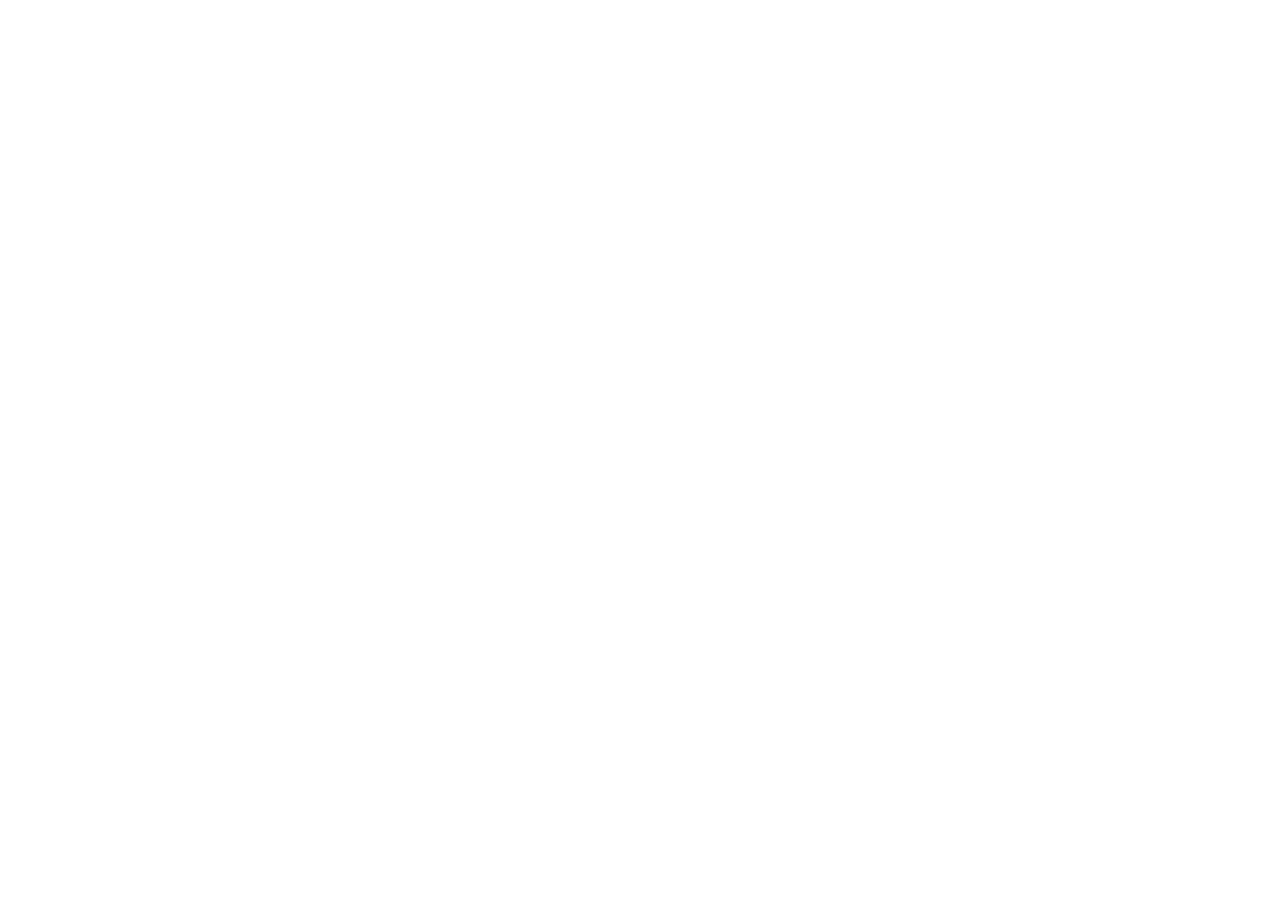
==== Landing-Page/Office/index.html @ 5fe0cc15 "Landing Page -> Office - Initial commit, Basic Structure" ====
<!DOCTYPE html>
<html lang="en">
<head>
	<meta name="viewport" content="width=device-width, initial-scale=1.0">
	<meta charset="UTF-8">
	<title>Office</title>
	<link rel="stylesheet" href="css/bootstrap.min.css">
	<link rel="stylesheet" href="css/style.css">
	<link href='https://fonts.googleapis.com/css?family=Noto+Sans:400,700' rel='stylesheet' type='text/css'>
</head>
<body>
	
	<!-- JS -->
	<script src="https://code.jquery.com/jquery-2.2.4.min.js"></script>
	<script src="js/bootstrap.min.js"></script>
</body>
</html>
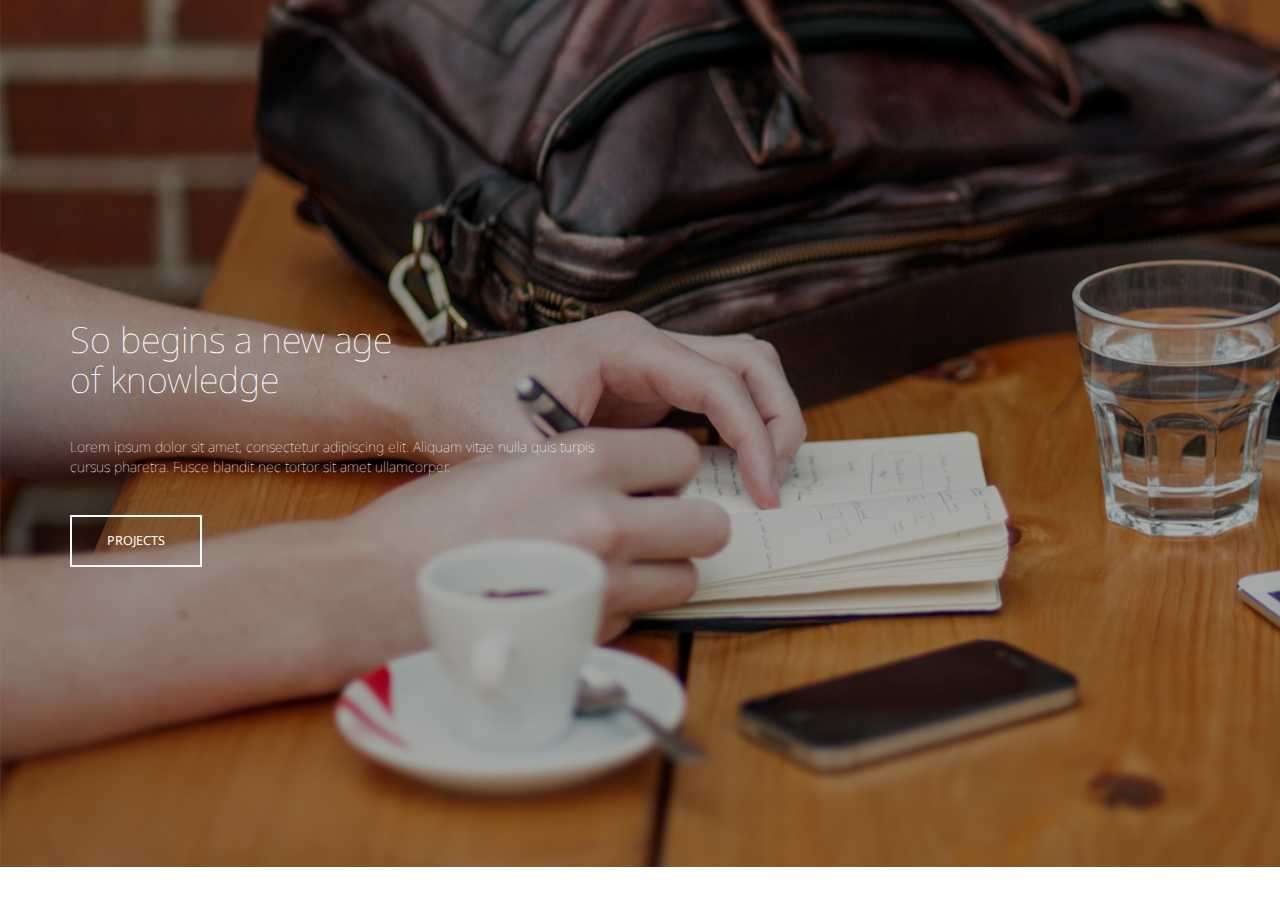
==== commit f98aaad1: "Landing Page -> Office - Header" ====
--- a/Landing-Page/Office/index.html
+++ b/Landing-Page/Office/index.html
@@ -9,6 +9,18 @@
 	<link href='https://fonts.googleapis.com/css?family=Noto+Sans:400,700' rel='stylesheet' type='text/css'>
 </head>
 <body>
+
+	<header>
+		<div class="container">
+			<div class="row">
+				<div class="col-md-6">
+					<h1>So begins a new age <br> of knowledge</h1>
+					<p>Lorem ipsum dolor sit amet, consectetur adipiscing elit. Aliquam vitae nulla quis turpis cursus pharetra. Fusce blandit nec tortor sit amet ullamcorper.</p>
+					<a class="btn btn-office" href="#">PROJECTS</a>
+				</div>
+			</div>
+		</div>
+	</header>
 	
 	<!-- JS -->
 	<script src="https://code.jquery.com/jquery-2.2.4.min.js"></script>
--- a/Landing-Page/Office/css/style.css
+++ b/Landing-Page/Office/css/style.css
@@ -0,0 +1,30 @@
+body {
+	font-family: 'Noto Sans', sans-serif;
+	height: 100%;
+}
+
+header {
+	background-size: cover;
+	background: url(../img/cover.jpg) no-repeat;
+	color: #fff;
+	padding: 300px 0;
+	width: 100%;
+}
+
+header h1, header p {
+	padding-bottom: 5%;
+	font-weight: lighter;
+}
+
+.btn-office,
+.btn-office:hover,
+.btn-office:focus,
+.btn-office:active,
+.btn-office.active {
+	background-color: transparent;
+	border: 2px solid #fff;
+	border-radius: 0;
+	color: #fff;
+	font-size: 0.9em;
+	padding: 15px 35px;
+}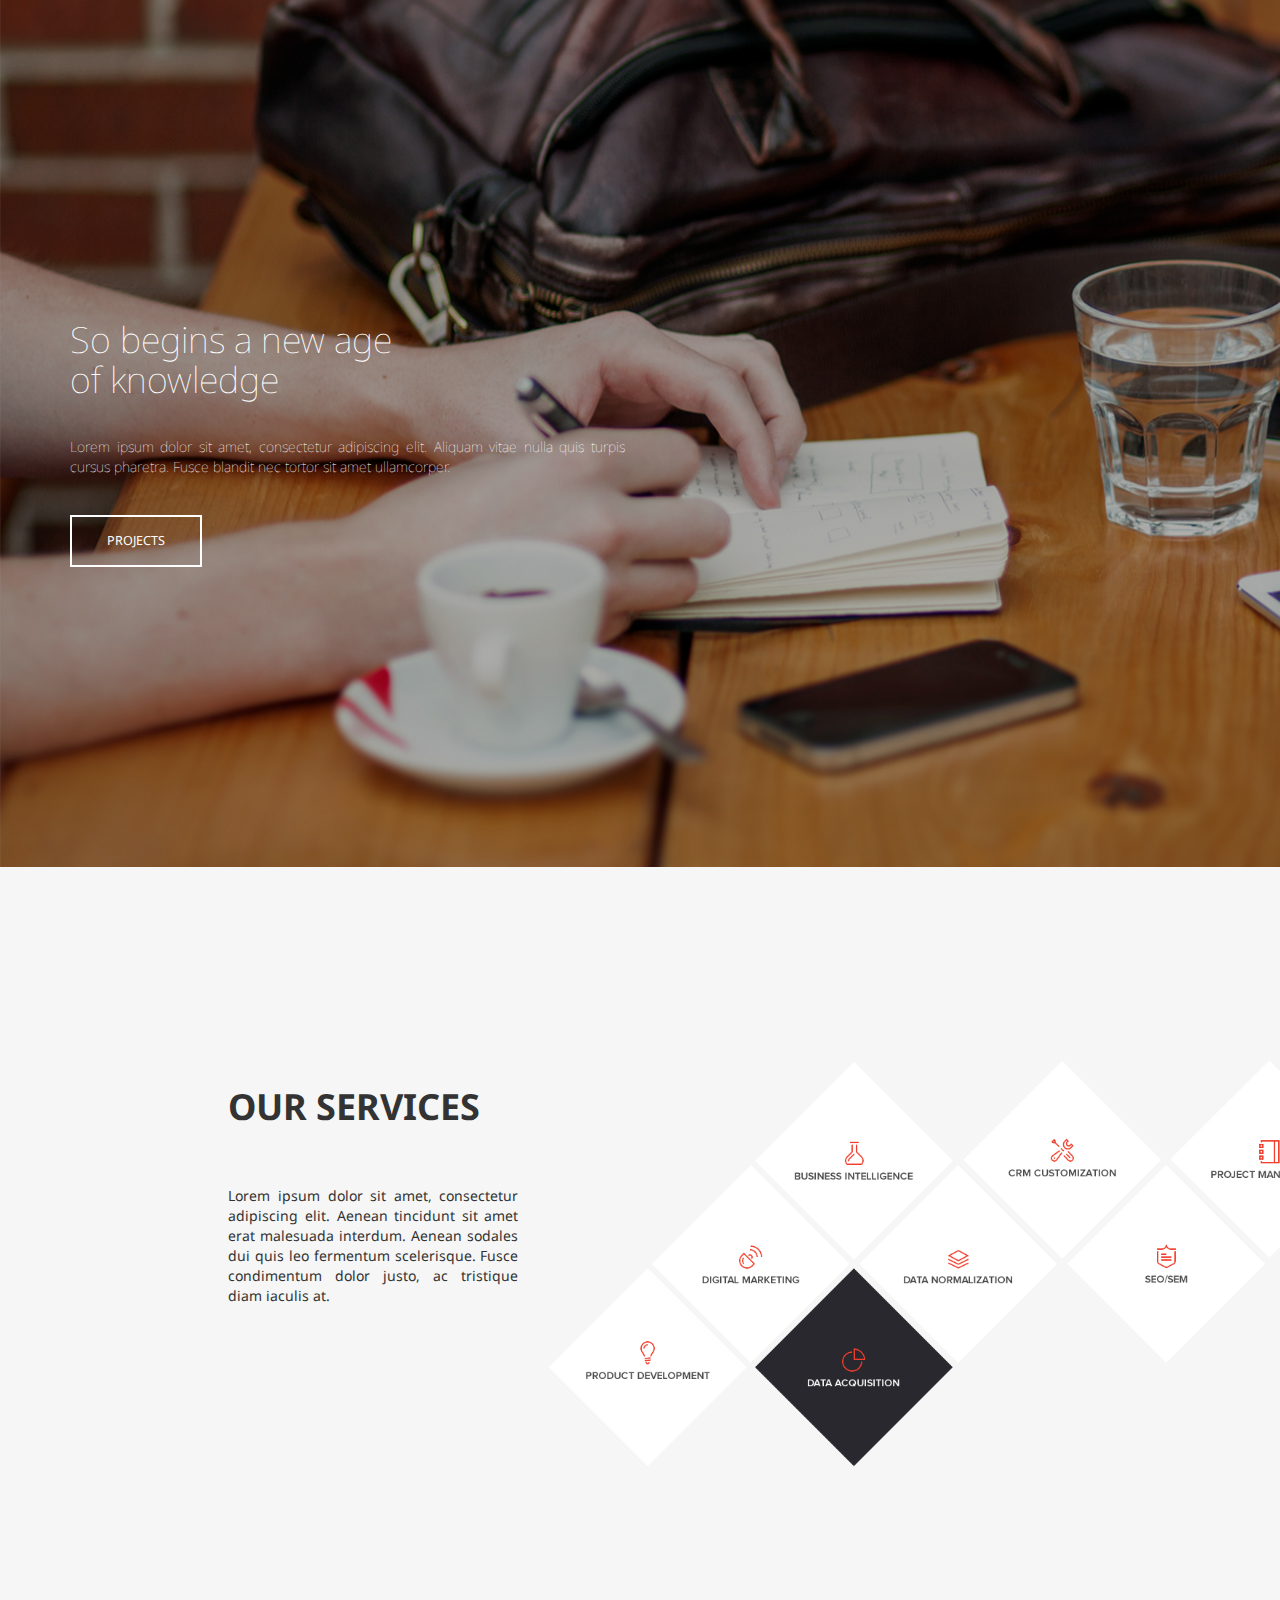
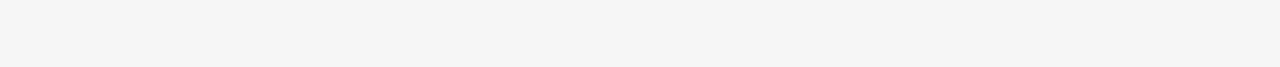
==== commit 418e0636: "Landing Page -> Office - Our Services Section" ====
--- a/Landing-Page/Office/index.html
+++ b/Landing-Page/Office/index.html
@@ -10,6 +10,7 @@
 </head>
 <body>
 
+	<!-- Header -->
 	<header>
 		<div class="container">
 			<div class="row">
@@ -21,6 +22,48 @@
 			</div>
 		</div>
 	</header>
+	<!-- end Header -->
+
+	<!-- Our Services -->
+	<div class="container-fluid" id="our-services">
+		<div class="row">
+			<div class="col-md-3 col-md-offset-2">
+				<h1>OUR SERVICES</h1>
+				<p>
+					Lorem ipsum dolor sit amet, consectetur adipiscing elit. Aenean tincidunt sit amet erat malesuada interdum. Aenean sodales dui quis leo fermentum scelerisque. Fusce condimentum dolor justo, ac tristique diam iaculis at.
+				</p>
+			</div>
+			<div class="col-md-7">
+				<div id="diamonds">
+					<div class="diamond" id="dmd-1">
+						<img class="img-responsive" src="img/dmd-1.png" alt="dmd-1">
+					</div>
+					<div class="diamond" id="dmd-2">
+						<img class="img-responsive" src="img/dmd-2.png" alt="dmd-2">
+					</div>
+					<div class="diamond" id="dmd-3">
+						<img class="img-responsive" src="img/dmd-3.png" alt="dmd-3">
+					</div>
+					<div class="diamond" id="dmd-4">
+						<img class="img-responsive" src="img/dmd-4.png" alt="dmd-4">
+					</div>
+					<div class="diamond" id="dmd-5">
+						<img class="img-responsive" src="img/dmd-5.png" alt="dmd-5">
+					</div>
+					<div class="diamond" id="dmd-6">
+						<img class="img-responsive" src="img/dmd-6.png" alt="dmd-6">
+					</div>
+					<div class="diamond" id="dmd-7">
+						<img class="img-responsive" src="img/dmd-7.png" alt="dmd-7">
+					</div>
+					<div class="diamond" id="dmd-8">
+						<img class="img-responsive" src="img/dmd-8.png" alt="dmd-8">
+					</div>
+				</div>
+			</div>
+		</div>
+	</div>
+	<!-- end Our Services -->
 	
 	<!-- JS -->
 	<script src="https://code.jquery.com/jquery-2.2.4.min.js"></script>
--- a/Landing-Page/Office/css/style.css
+++ b/Landing-Page/Office/css/style.css
@@ -1,6 +1,7 @@
 body {
 	font-family: 'Noto Sans', sans-serif;
 	height: 100%;
+	text-align: justify;
 }
 
 header {
@@ -27,4 +28,85 @@
 	color: #fff;
 	font-size: 0.9em;
 	padding: 15px 35px;
+}
+
+#dmd-1 {
+	top: 400px;
+}
+
+#dmd-2 {
+	left: 103px;
+	top: 97px;
+}
+
+#dmd-3 {
+	left: 206px;
+	top: -206px;
+}
+
+#dmd-4 {
+	left: 206px;
+	top: -200px;
+}
+
+#dmd-5 {
+	left: 310px;
+	top: -503px;
+}
+
+#dmd-6 {
+	left: 414px;
+	top: -807px;
+}
+
+#dmd-7 {
+	left: 518px;
+	top: -903px;
+}
+#dmd-8 {
+	left: 621px;
+	top: -1208px;
+}
+
+.diamond {
+	position: relative;
+	width: 200px;
+	height: 200px;
+}
+
+#diamonds {
+	max-height: 800px;
+}
+
+.diamond span {
+	font-size: 0.7em;
+	position: absolute;
+	top: 55px;
+	
+    white-space: nowrap;
+}
+
+.diamond i {
+	font-size: 2em;
+	left: 30px;
+	top: 30px;
+}
+
+.diamond span, .diamond i{
+	position: absolute;
+	-webkit-transform: rotate(-45deg);
+     -moz-transform: rotate(-45deg);
+     -ms-transform: rotate(-45deg);
+     -o-transform: rotate(-45deg);
+     transform: rotate(-45deg);
+}
+
+#our-services {
+	background-color: #f6f6f6;
+}
+
+#our-services h1 {
+	font-weight: bold;
+	padding-top: 200px;
+	padding-bottom: 50px;
 }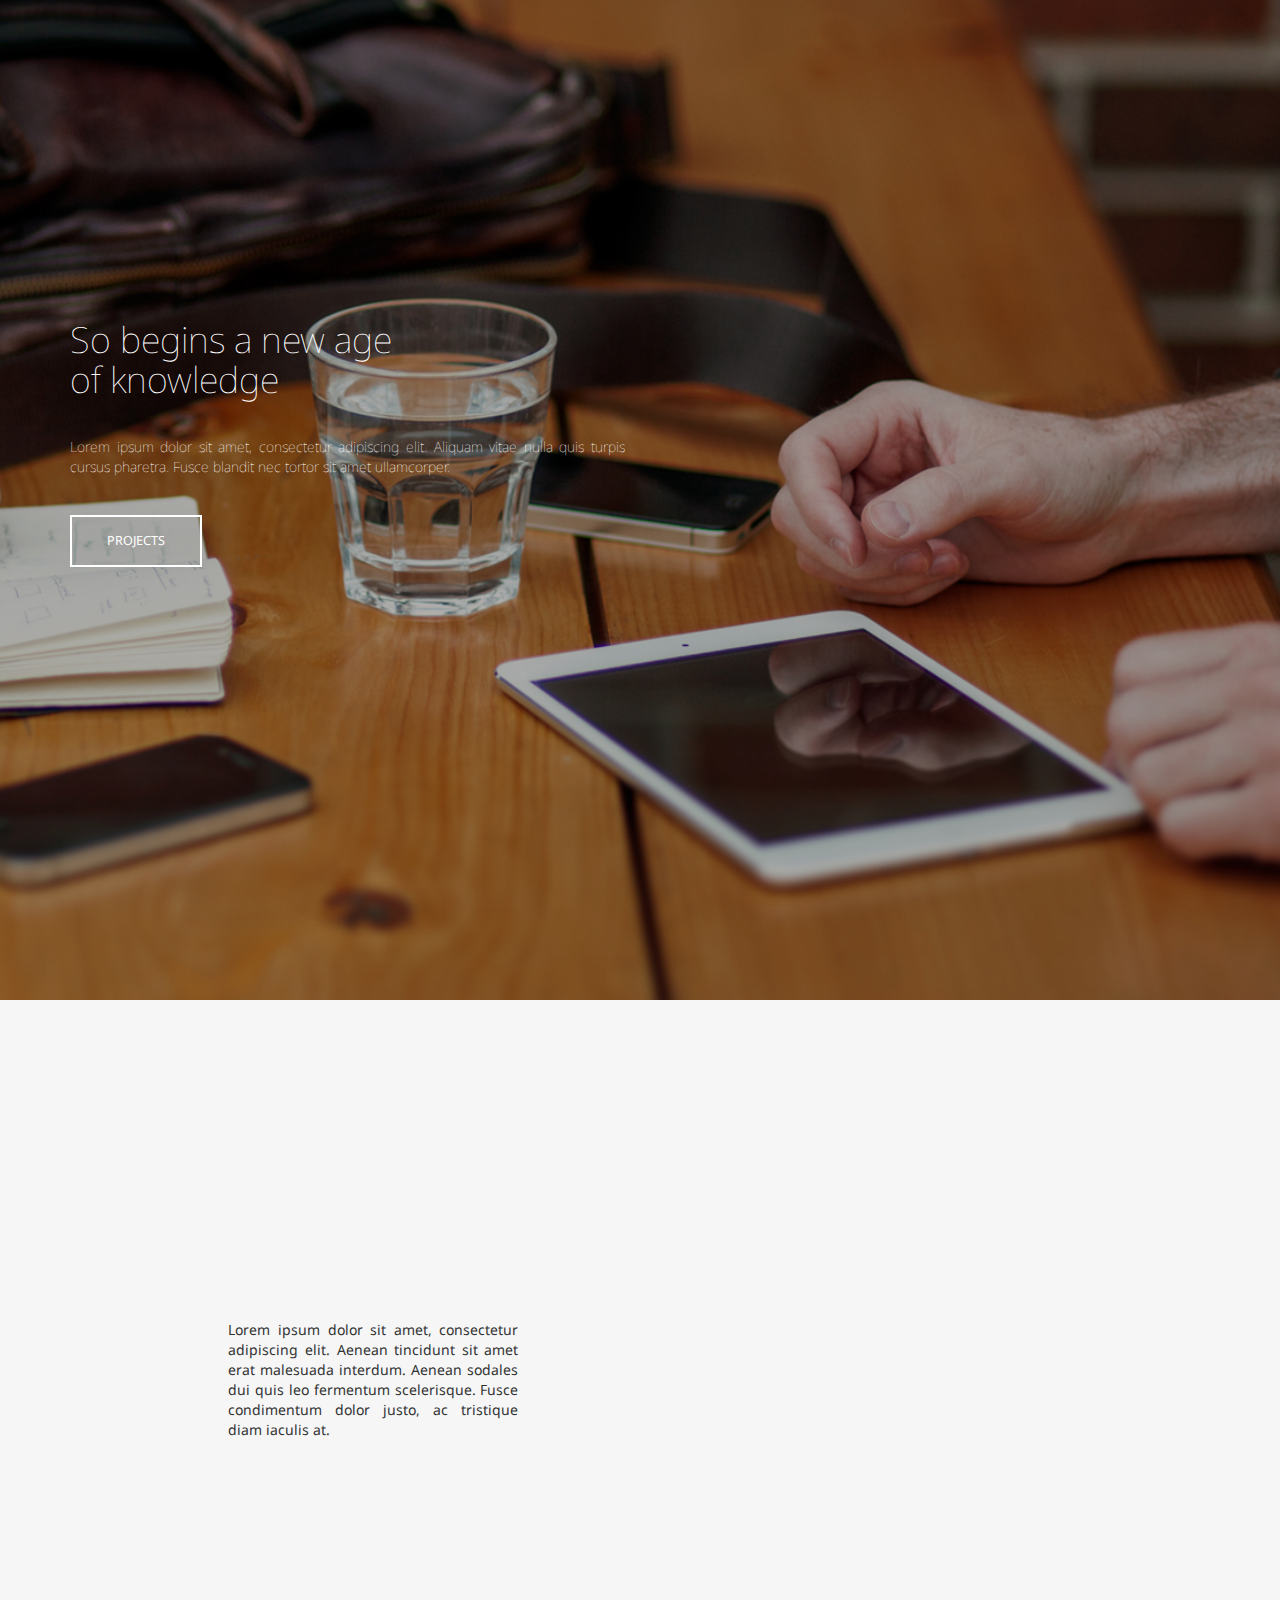
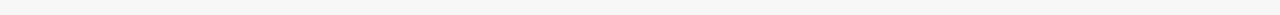
==== commit 244d0fa1: "Landing Page -> Office - Animation Effects" ====
--- a/Landing-Page/Office/index.html
+++ b/Landing-Page/Office/index.html
@@ -5,6 +5,7 @@
 	<meta charset="UTF-8">
 	<title>Office</title>
 	<link rel="stylesheet" href="css/bootstrap.min.css">
+	<link rel="stylesheet" href="css/animate.min.css">
 	<link rel="stylesheet" href="css/style.css">
 	<link href='https://fonts.googleapis.com/css?family=Noto+Sans:400,700' rel='stylesheet' type='text/css'>
 </head>
@@ -12,12 +13,14 @@
 
 	<!-- Header -->
 	<header>
-		<div class="container">
-			<div class="row">
-				<div class="col-md-6">
-					<h1>So begins a new age <br> of knowledge</h1>
-					<p>Lorem ipsum dolor sit amet, consectetur adipiscing elit. Aliquam vitae nulla quis turpis cursus pharetra. Fusce blandit nec tortor sit amet ullamcorper.</p>
-					<a class="btn btn-office" href="#">PROJECTS</a>
+		<div id="cover">
+			<div class="container">
+				<div class="row">
+					<div class="col-md-6" id="text-content">
+						<h1>So begins a new age <br> of knowledge</h1>
+						<p>Lorem ipsum dolor sit amet, consectetur adipiscing elit. Aliquam vitae nulla quis turpis cursus pharetra. Fusce blandit nec tortor sit amet ullamcorper.</p>
+						<a class="btn btn-office" href="#">PROJECTS</a>
+					</div>
 				</div>
 			</div>
 		</div>
@@ -27,13 +30,13 @@
 	<!-- Our Services -->
 	<div class="container-fluid" id="our-services">
 		<div class="row">
-			<div class="col-md-3 col-md-offset-2">
+			<div class="col-md-10 col-md-offset-1 col-lg-3 col-lg-offset-2">
 				<h1>OUR SERVICES</h1>
 				<p>
 					Lorem ipsum dolor sit amet, consectetur adipiscing elit. Aenean tincidunt sit amet erat malesuada interdum. Aenean sodales dui quis leo fermentum scelerisque. Fusce condimentum dolor justo, ac tristique diam iaculis at.
 				</p>
 			</div>
-			<div class="col-md-7">
+			<div class="col-lg-7">
 				<div id="diamonds">
 					<div class="diamond" id="dmd-1">
 						<img class="img-responsive" src="img/dmd-1.png" alt="dmd-1">
@@ -68,5 +71,8 @@
 	<!-- JS -->
 	<script src="https://code.jquery.com/jquery-2.2.4.min.js"></script>
 	<script src="js/bootstrap.min.js"></script>
+	<script src="js/jquery.waypoints.min.js"></script>
+	<script src="js/script.js"></script>
+</body>
 </body>
 </html>--- a/Landing-Page/Office/css/style.css
+++ b/Landing-Page/Office/css/style.css
@@ -6,10 +6,26 @@
 
 header {
 	background-size: cover;
-	background: url(../img/cover.jpg) no-repeat;
 	color: #fff;
-	padding: 300px 0;
+	height: 1000px;
+	position: relative;
+	overflow-x: visible;
+    overflow-y: hidden;
 	width: 100%;
+	z-index: 2000;
+}
+
+header #cover {
+	background-image: url(../img/cover.jpg);
+	background-position: 100% 0%;
+    background-size: cover;
+    position: absolute;
+    width: 100%;
+    height: 100%;
+}
+
+header #text-content {
+	padding-top: 300px;
 }
 
 header h1, header p {
@@ -74,10 +90,6 @@
 	height: 200px;
 }
 
-#diamonds {
-	max-height: 800px;
-}
-
 .diamond span {
 	font-size: 0.7em;
 	position: absolute;
@@ -101,6 +113,25 @@
      transform: rotate(-45deg);
 }
 
+@media (max-width: 1450px) {
+	.diamond {
+		position: inherit;
+		display: inline-block;
+	}
+}
+
+@media (min-width: 768px) {
+	#diamonds {
+		max-height: 800px;
+	}
+}
+
+@media (max-width: 768px) {
+	#diamonds {
+		text-align: center;
+	}
+}
+
 #our-services {
 	background-color: #f6f6f6;
 }
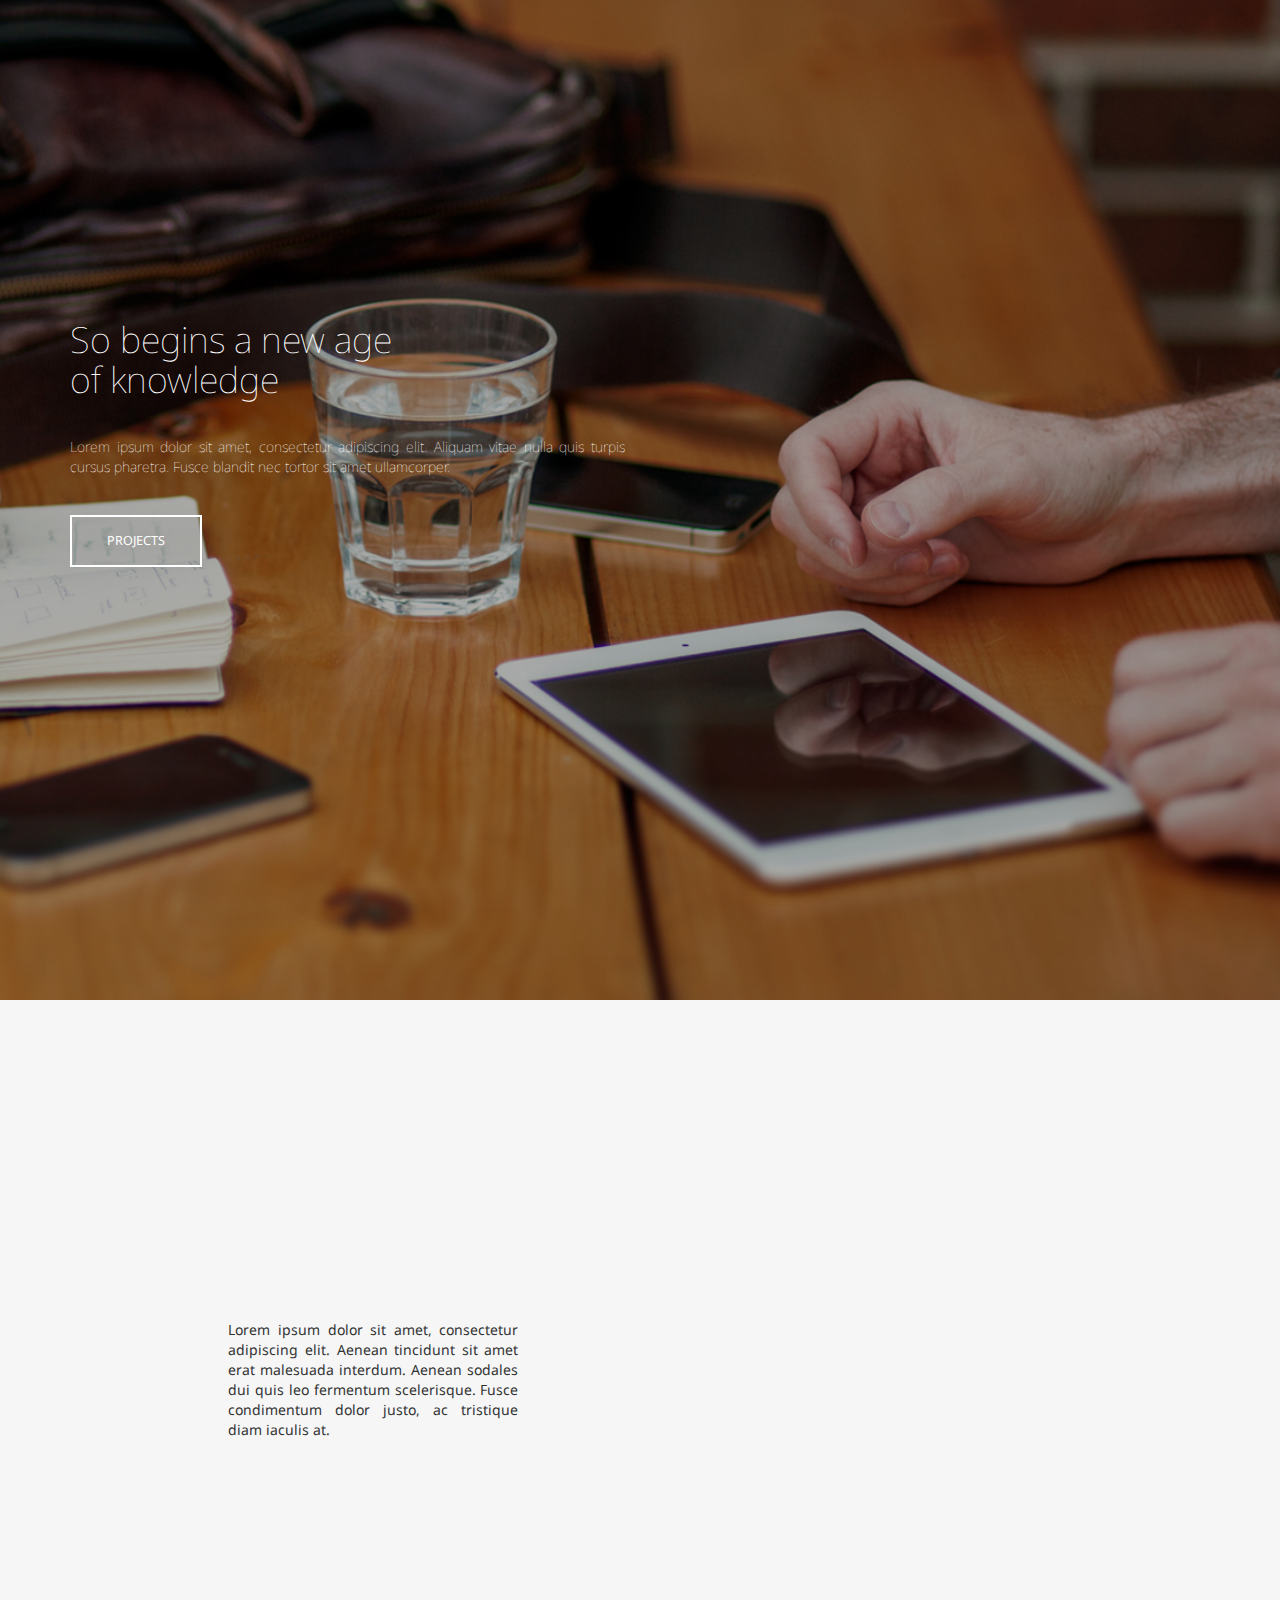
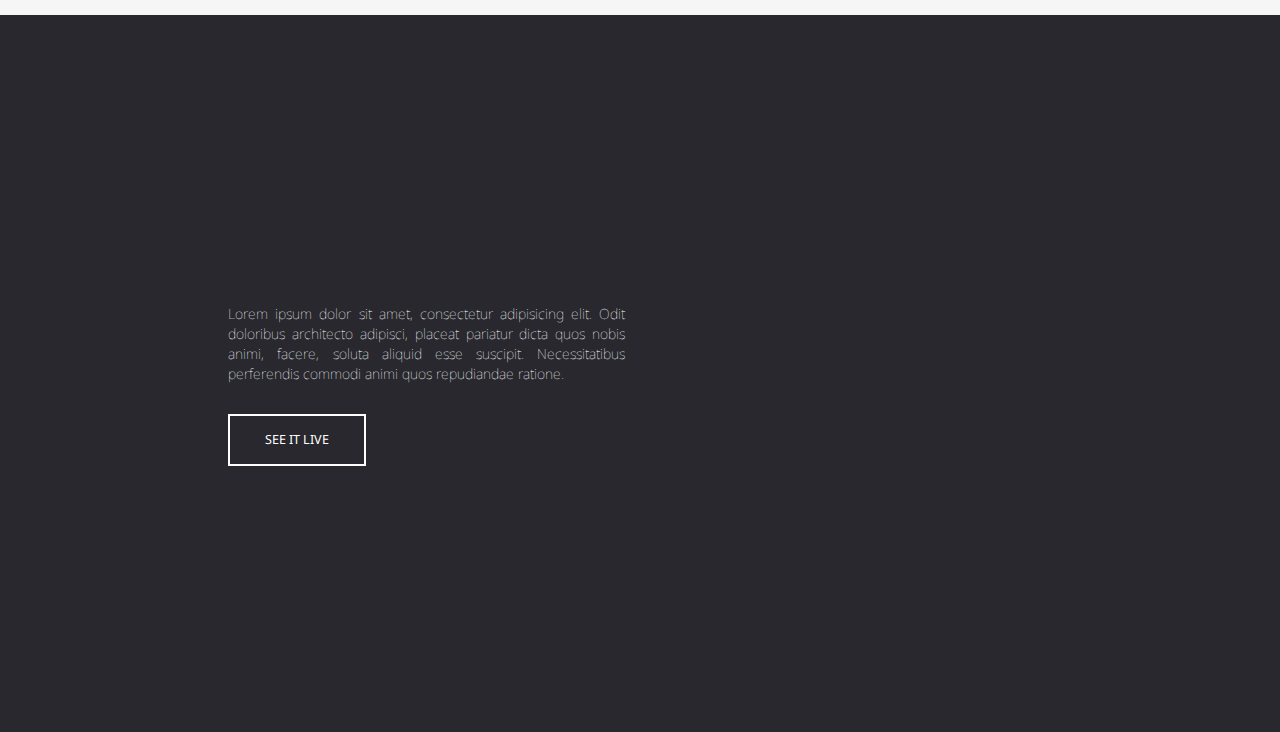
==== commit d9c06232: "Landing Page -> Office - Our Works Section with animation effects" ====
--- a/Landing-Page/Office/index.html
+++ b/Landing-Page/Office/index.html
@@ -67,6 +67,23 @@
 		</div>
 	</div>
 	<!-- end Our Services -->
+
+	<!-- Our Works -->
+	<div class="container-fluid" id="our-works">
+		<div class="row">
+			<div class="col-md-4 col-md-offset-2">
+				<h1>Project Title Here</h1>
+				<p>
+					Lorem ipsum dolor sit amet, consectetur adipisicing elit. Odit doloribus architecto adipisci, placeat pariatur dicta quos nobis animi, facere, soluta aliquid esse suscipit. Necessitatibus perferendis commodi animi quos repudiandae ratione.
+				</p>
+				<a class="btn btn-office" href="#">SEE IT LIVE</a>
+			</div>
+			<div class="col-md-6">
+				<img class="img-responsive" src="img/mac.png" alt="mac">
+			</div>
+		</div>
+	</div>
+	<!-- Our Works -->
 	
 	<!-- JS -->
 	<script src="https://code.jquery.com/jquery-2.2.4.min.js"></script>
--- a/Landing-Page/Office/css/style.css
+++ b/Landing-Page/Office/css/style.css
@@ -140,4 +140,20 @@
 	font-weight: bold;
 	padding-top: 200px;
 	padding-bottom: 50px;
+}
+
+#our-works {
+	background-color: #28282e;
+	color: #fff;
+	padding-top: 200px;
+	padding-bottom: 200px;
+}
+
+#our-works h1 {
+	font-weight: bold;
+}
+
+#our-works h1, #our-works p {
+	padding-bottom: 5%;
+	font-weight: lighter;
 }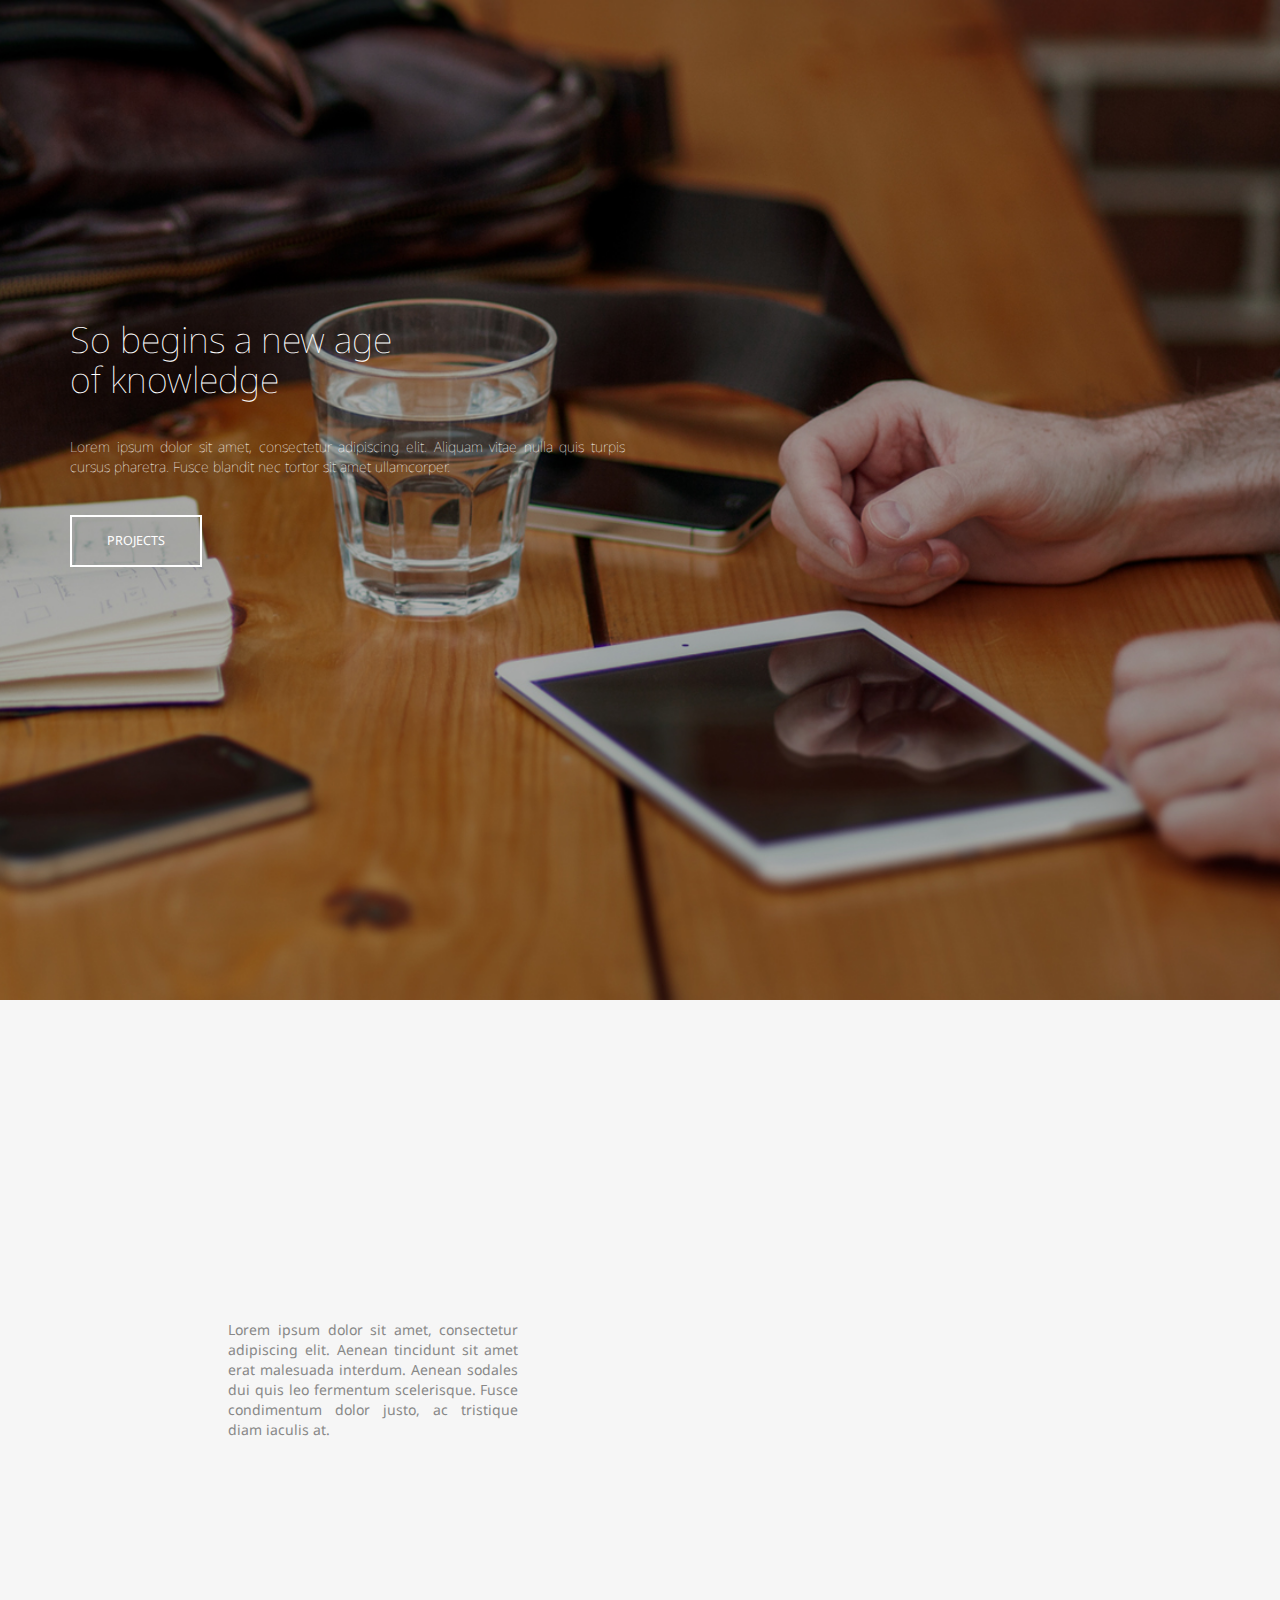
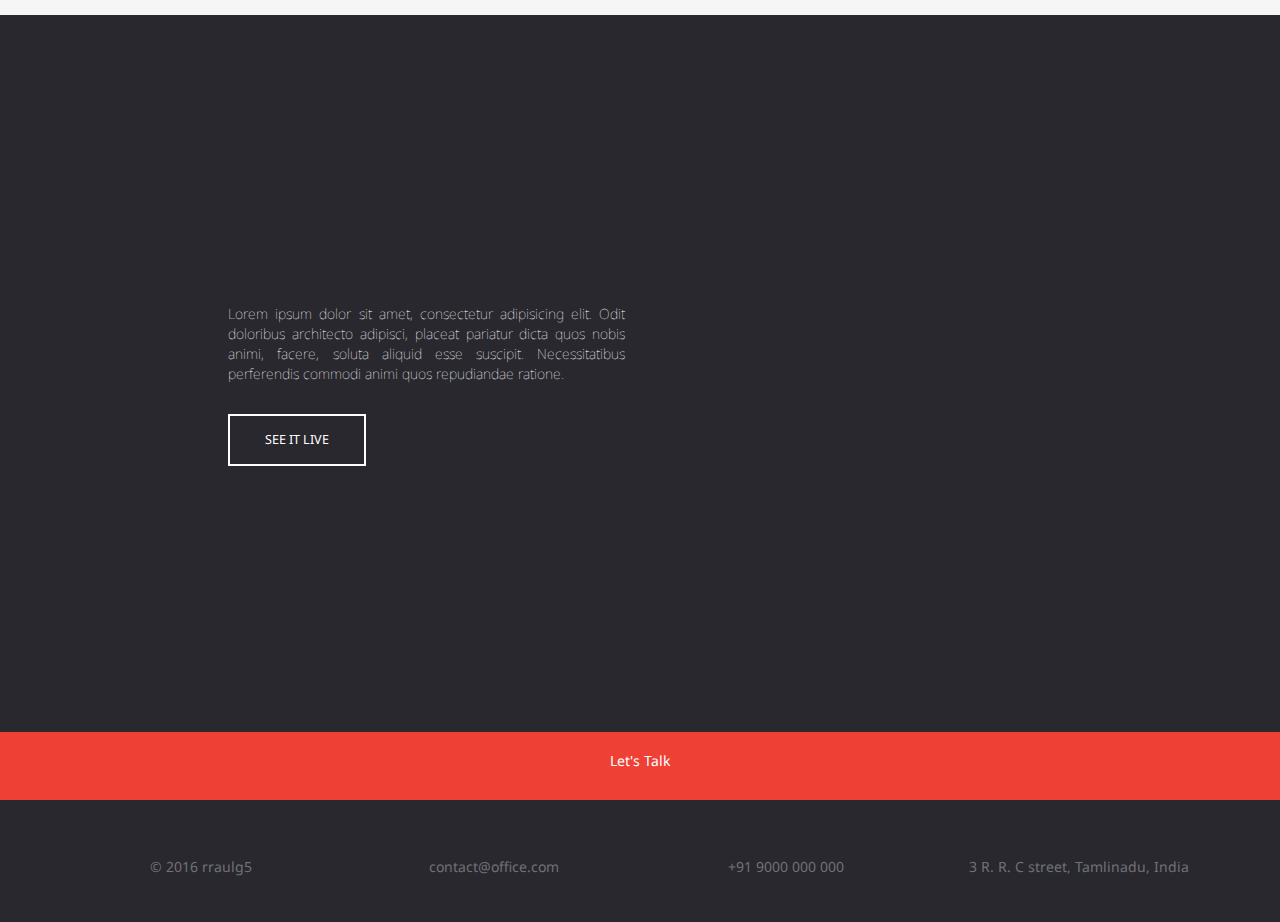
==== commit bfb7d08f: "Landing Page -> Office - Footer" ====
--- a/Landing-Page/Office/index.html
+++ b/Landing-Page/Office/index.html
@@ -84,7 +84,35 @@
 		</div>
 	</div>
 	<!-- Our Works -->
-	
+
+	<!-- Footer -->
+	<footer>
+		<div class="container-fluid">
+			<div class="row">
+				<div id="lets-talk">
+					<p>Let's Talk</p>
+				</div>
+			</div>
+		</div>
+		<div class="container">
+			<div class="row" id="footer-links">
+				<div class="col-md-3">
+					<p>&copy; 2016 rraulg5</p>
+				</div>
+				<div class="col-md-3">
+					<p>contact@office.com</p>
+				</div>
+				<div class="col-md-3">
+					<p>+91 9000 000 000</p>
+				</div>
+				<div class="col-md-3">
+					<p>3 R. R. C street, Tamlinadu, India</p>
+				</div>
+			</div>
+		</div>
+	</footer>
+	<!-- end Footer -->
+
 	<!-- JS -->
 	<script src="https://code.jquery.com/jquery-2.2.4.min.js"></script>
 	<script src="js/bootstrap.min.js"></script>
--- a/Landing-Page/Office/css/style.css
+++ b/Landing-Page/Office/css/style.css
@@ -2,6 +2,23 @@
 	font-family: 'Noto Sans', sans-serif;
 	height: 100%;
 	text-align: justify;
+}
+
+footer {
+	background-color: #28282e;
+	text-align: center;
+}
+
+footer #footer-links {
+	color: #717176;
+	padding-top: 5%;
+	padding-bottom: 3%;
+}
+
+footer #lets-talk {
+	background-color: #ef4035;
+	color: #fff;
+	padding: 1.5%;
 }
 
 header {
@@ -142,6 +159,10 @@
 	padding-bottom: 50px;
 }
 
+#our-services p {
+	color: #888888;
+}
+
 #our-works {
 	background-color: #28282e;
 	color: #fff;
